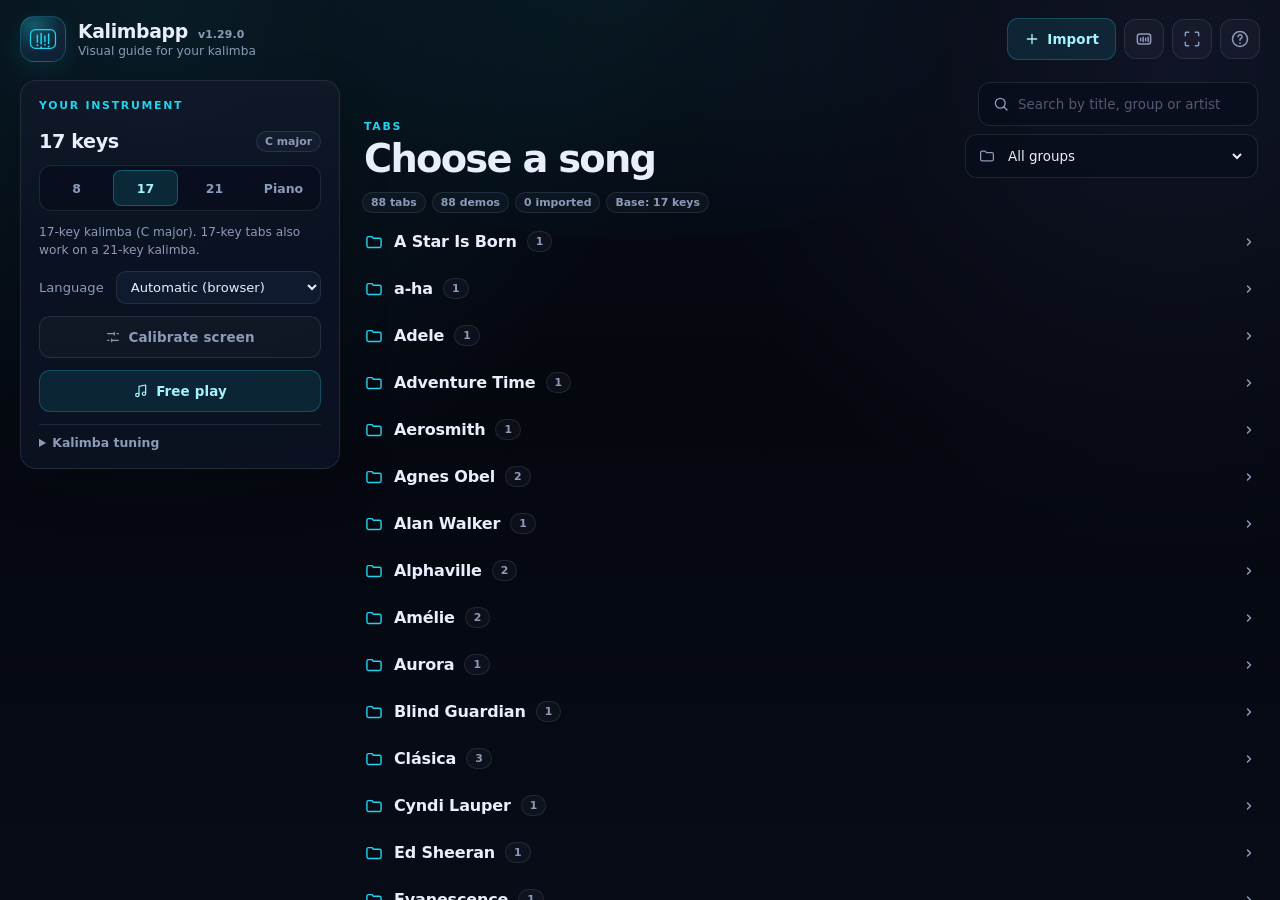
==== kalimbaka/index.html @ 0015d7d8 "1.29 rcuperacion sincronizacion" ====
<!doctype html>
<html lang="es" data-beasties-container>
  <head>
    <meta charset="utf-8">
    <title>Kalimbapp · Guía visual para kalimba</title>
    <base href="/kalimbaka/">
    <meta name="viewport" content="width=device-width, initial-scale=1, maximum-scale=1, user-scalable=no, viewport-fit=cover">
    <meta name="description" content="Guía visual tipo Guitar Hero para tocar la kalimba con tabs numéricos. Compatible con kalimbas de 8, 17 y 21 teclas.">
    <meta name="theme-color" content="#05070f">
    <meta name="mobile-web-app-capable" content="yes">
    <meta name="apple-mobile-web-app-capable" content="yes">
    <meta name="apple-mobile-web-app-status-bar-style" content="black-translucent">
    <meta name="apple-mobile-web-app-title" content="Kalimbapp">
    <link rel="icon" type="image/png" sizes="32x32" href="favicon-32x32.png">
    <link rel="apple-touch-icon" href="icons/icon-180x180.png">
    <link rel="manifest" href="manifest.webmanifest">
  <style>:root{--bg:#05070f;--bg-soft:#080d1a;--panel:#0c1424;--panel-2:#101a2e;--line:rgba(148, 163, 184, .16);--line-strong:rgba(148, 163, 184, .28);--text:#e8eefc;--muted:#8b9bb8;--cyan:#22d3ee;--blue:#60a5fa;--green:#4ade80;--amber:#fbbf24;--red:#f87171;--pink:#f472b6;--radius:16px;--font:"Inter", "Segoe UI", system-ui, -apple-system, BlinkMacSystemFont, sans-serif;color-scheme:dark}*,*:before,*:after{box-sizing:border-box;-webkit-user-select:none;user-select:none}html,body{width:100%;height:100%;margin:0;padding:0;overflow:hidden;background:var(--bg);color:var(--text);font-family:var(--font);-webkit-font-smoothing:antialiased;text-rendering:optimizeLegibility;-webkit-user-select:none;user-select:none;-webkit-touch-callout:none}body{overscroll-behavior:none}app-root{display:block;width:100%;height:100%}*{scrollbar-width:thin;scrollbar-color:rgba(148,163,184,.35) transparent}*::-webkit-scrollbar{width:8px;height:8px}*::-webkit-scrollbar-thumb{border-radius:99px;background:#94a3b84d}@media(prefers-reduced-motion:reduce){*,*:before,*:after{animation-duration:.001ms!important;animation-iteration-count:1!important;scroll-behavior:auto!important;transition-duration:.001ms!important}}</style><link rel="stylesheet" href="styles-ZGUC7LS3.css" media="print" data-beasties-media="all"><noscript><link rel="stylesheet" href="styles-ZGUC7LS3.css"></noscript></head>
  <body>
    <app-root></app-root>
    <noscript>Activa JavaScript para usar Kalimbapp. · Enable JavaScript to use Kalimbapp.</noscript>
  <script src="main-FJWTLAND.js" type="module"></script><script>document.querySelectorAll('link[data-beasties-media]').forEach(function(l){l.media=l.getAttribute('data-beasties-media');l.removeAttribute('data-beasties-media')})</script></body>
</html>
---- kalimbaka/styles-ZGUC7LS3.css ----
:root{--bg: #05070f;--bg-soft: #080d1a;--panel: #0c1424;--panel-2: #101a2e;--line: rgba(148, 163, 184, .16);--line-strong: rgba(148, 163, 184, .28);--text: #e8eefc;--muted: #8b9bb8;--cyan: #22d3ee;--blue: #60a5fa;--green: #4ade80;--amber: #fbbf24;--red: #f87171;--pink: #f472b6;--radius: 16px;--font: "Inter", "Segoe UI", system-ui, -apple-system, BlinkMacSystemFont, sans-serif;color-scheme:dark}*,*:before,*:after{box-sizing:border-box;-webkit-user-select:none;user-select:none}html,body{width:100%;height:100%;margin:0;padding:0;overflow:hidden;background:var(--bg);color:var(--text);font-family:var(--font);-webkit-font-smoothing:antialiased;text-rendering:optimizeLegibility;-webkit-user-select:none;user-select:none;-webkit-touch-callout:none}body{overscroll-behavior:none}input,textarea,[contenteditable=true]{-webkit-user-select:text;user-select:text;-webkit-touch-callout:default}button,a,label{-webkit-touch-callout:none}app-root{display:block;width:100%;height:100%}button,input,textarea,select{font:inherit;color:inherit}button{cursor:pointer}h1,h2,h3,p{margin-top:0}a{color:inherit}::selection{background:#22d3ee47}*{scrollbar-width:thin;scrollbar-color:rgba(148,163,184,.35) transparent}*::-webkit-scrollbar{width:8px;height:8px}*::-webkit-scrollbar-thumb{border-radius:99px;background:#94a3b84d}.eyebrow{margin:0 0 6px;color:var(--cyan);font-size:.68rem;font-weight:750;letter-spacing:.16em;text-transform:uppercase}.btn{display:inline-flex;align-items:center;justify-content:center;gap:7px;min-height:42px;padding:0 16px;border:1px solid transparent;border-radius:11px;font-size:.84rem;font-weight:700;letter-spacing:.01em;white-space:nowrap;transition:background .14s ease,border-color .14s ease,transform .12s ease,opacity .14s ease}.btn svg{width:16px;height:16px}.btn:hover:not(:disabled){transform:translateY(-1px)}.btn:active:not(:disabled){transform:translateY(1px)}.btn:disabled{cursor:not-allowed;opacity:.45}.btn--primary{background:linear-gradient(180deg,#ffd166,#f59e0b);color:#231500;box-shadow:0 10px 26px #f59e0b3d}.btn--primary:hover:not(:disabled){background:linear-gradient(180deg,#ffe08a,#fbbf24)}.btn--soft{border-color:#22d3ee3d;background:#22d3ee1a;color:#a5f3fc}.btn--soft:hover:not(:disabled){border-color:#22d3ee80;background:#22d3ee29}.btn--ghost{border-color:var(--line);background:#94a3b80a;color:var(--muted)}.btn--ghost:hover:not(:disabled){border-color:var(--line-strong);background:#94a3b817;color:var(--text)}.btn--danger{border-color:#f8717133;background:#f8717114;color:#fca5a5}.btn--danger:hover:not(:disabled){border-color:#f8717166;background:#f8717124}.icon-btn{display:grid;flex:0 0 40px;width:40px;height:40px;padding:0;place-items:center;border:1px solid var(--line);border-radius:12px;background:#94a3b80d;color:var(--muted);transition:color .13s ease,border-color .13s ease,background .13s ease}.icon-btn svg{width:20px;height:20px}.icon-btn:hover{border-color:var(--line-strong);background:#94a3b81a;color:var(--text)}.icon-btn:disabled{cursor:not-allowed;opacity:.35}.icon-btn:disabled:hover{border-color:var(--line);background:#94a3b80d;color:var(--muted)}.toggle-row:disabled{cursor:not-allowed;opacity:.45}.tag{display:inline-flex;align-items:center;gap:4px;padding:3px 8px;border:1px solid var(--line);border-radius:999px;background:#94a3b80d;color:var(--muted);font-size:.68rem;font-weight:650;white-space:nowrap}.field{display:flex;flex-direction:column;gap:6px;min-width:0}.field__label{color:var(--muted);font-size:.7rem;font-weight:700;letter-spacing:.08em;text-transform:uppercase}.field__input{width:100%;min-height:42px;padding:9px 12px;border:1px solid var(--line);border-radius:10px;outline:none;background:#080d1aa8;color:var(--text);font-size:.88rem;transition:border-color .14s ease,box-shadow .14s ease}.field__input::placeholder{color:#8b9bb88c}.field__input:focus{border-color:#22d3ee8c;box-shadow:0 0 0 3px #22d3ee1a}.segmented{display:flex;gap:4px;padding:4px;border:1px solid var(--line);border-radius:12px;background:#080d1a99}.segmented__item{flex:1;min-height:36px;padding:0 8px;border:1px solid transparent;border-radius:8px;background:transparent;color:var(--muted);font-size:.78rem;font-weight:700;transition:background .14s ease,color .14s ease,border-color .14s ease}.segmented__item:hover{color:var(--text)}.segmented__item--active{border-color:#22d3ee4d;background:#22d3ee21;color:#a5f3fc}@media(prefers-reduced-motion:reduce){*,*:before,*:after{animation-duration:.001ms!important;animation-iteration-count:1!important;scroll-behavior:auto!important;transition-duration:.001ms!important}}
---- kalimbaka/styles-ZGUC7LS3.css ----
:root{--bg: #05070f;--bg-soft: #080d1a;--panel: #0c1424;--panel-2: #101a2e;--line: rgba(148, 163, 184, .16);--line-strong: rgba(148, 163, 184, .28);--text: #e8eefc;--muted: #8b9bb8;--cyan: #22d3ee;--blue: #60a5fa;--green: #4ade80;--amber: #fbbf24;--red: #f87171;--pink: #f472b6;--radius: 16px;--font: "Inter", "Segoe UI", system-ui, -apple-system, BlinkMacSystemFont, sans-serif;color-scheme:dark}*,*:before,*:after{box-sizing:border-box;-webkit-user-select:none;user-select:none}html,body{width:100%;height:100%;margin:0;padding:0;overflow:hidden;background:var(--bg);color:var(--text);font-family:var(--font);-webkit-font-smoothing:antialiased;text-rendering:optimizeLegibility;-webkit-user-select:none;user-select:none;-webkit-touch-callout:none}body{overscroll-behavior:none}input,textarea,[contenteditable=true]{-webkit-user-select:text;user-select:text;-webkit-touch-callout:default}button,a,label{-webkit-touch-callout:none}app-root{display:block;width:100%;height:100%}button,input,textarea,select{font:inherit;color:inherit}button{cursor:pointer}h1,h2,h3,p{margin-top:0}a{color:inherit}::selection{background:#22d3ee47}*{scrollbar-width:thin;scrollbar-color:rgba(148,163,184,.35) transparent}*::-webkit-scrollbar{width:8px;height:8px}*::-webkit-scrollbar-thumb{border-radius:99px;background:#94a3b84d}.eyebrow{margin:0 0 6px;color:var(--cyan);font-size:.68rem;font-weight:750;letter-spacing:.16em;text-transform:uppercase}.btn{display:inline-flex;align-items:center;justify-content:center;gap:7px;min-height:42px;padding:0 16px;border:1px solid transparent;border-radius:11px;font-size:.84rem;font-weight:700;letter-spacing:.01em;white-space:nowrap;transition:background .14s ease,border-color .14s ease,transform .12s ease,opacity .14s ease}.btn svg{width:16px;height:16px}.btn:hover:not(:disabled){transform:translateY(-1px)}.btn:active:not(:disabled){transform:translateY(1px)}.btn:disabled{cursor:not-allowed;opacity:.45}.btn--primary{background:linear-gradient(180deg,#ffd166,#f59e0b);color:#231500;box-shadow:0 10px 26px #f59e0b3d}.btn--primary:hover:not(:disabled){background:linear-gradient(180deg,#ffe08a,#fbbf24)}.btn--soft{border-color:#22d3ee3d;background:#22d3ee1a;color:#a5f3fc}.btn--soft:hover:not(:disabled){border-color:#22d3ee80;background:#22d3ee29}.btn--ghost{border-color:var(--line);background:#94a3b80a;color:var(--muted)}.btn--ghost:hover:not(:disabled){border-color:var(--line-strong);background:#94a3b817;color:var(--text)}.btn--danger{border-color:#f8717133;background:#f8717114;color:#fca5a5}.btn--danger:hover:not(:disabled){border-color:#f8717166;background:#f8717124}.icon-btn{display:grid;flex:0 0 40px;width:40px;height:40px;padding:0;place-items:center;border:1px solid var(--line);border-radius:12px;background:#94a3b80d;color:var(--muted);transition:color .13s ease,border-color .13s ease,background .13s ease}.icon-btn svg{width:20px;height:20px}.icon-btn:hover{border-color:var(--line-strong);background:#94a3b81a;color:var(--text)}.icon-btn:disabled{cursor:not-allowed;opacity:.35}.icon-btn:disabled:hover{border-color:var(--line);background:#94a3b80d;color:var(--muted)}.toggle-row:disabled{cursor:not-allowed;opacity:.45}.tag{display:inline-flex;align-items:center;gap:4px;padding:3px 8px;border:1px solid var(--line);border-radius:999px;background:#94a3b80d;color:var(--muted);font-size:.68rem;font-weight:650;white-space:nowrap}.field{display:flex;flex-direction:column;gap:6px;min-width:0}.field__label{color:var(--muted);font-size:.7rem;font-weight:700;letter-spacing:.08em;text-transform:uppercase}.field__input{width:100%;min-height:42px;padding:9px 12px;border:1px solid var(--line);border-radius:10px;outline:none;background:#080d1aa8;color:var(--text);font-size:.88rem;transition:border-color .14s ease,box-shadow .14s ease}.field__input::placeholder{color:#8b9bb88c}.field__input:focus{border-color:#22d3ee8c;box-shadow:0 0 0 3px #22d3ee1a}.segmented{display:flex;gap:4px;padding:4px;border:1px solid var(--line);border-radius:12px;background:#080d1a99}.segmented__item{flex:1;min-height:36px;padding:0 8px;border:1px solid transparent;border-radius:8px;background:transparent;color:var(--muted);font-size:.78rem;font-weight:700;transition:background .14s ease,color .14s ease,border-color .14s ease}.segmented__item:hover{color:var(--text)}.segmented__item--active{border-color:#22d3ee4d;background:#22d3ee21;color:#a5f3fc}@media(prefers-reduced-motion:reduce){*,*:before,*:after{animation-duration:.001ms!important;animation-iteration-count:1!important;scroll-behavior:auto!important;transition-duration:.001ms!important}}
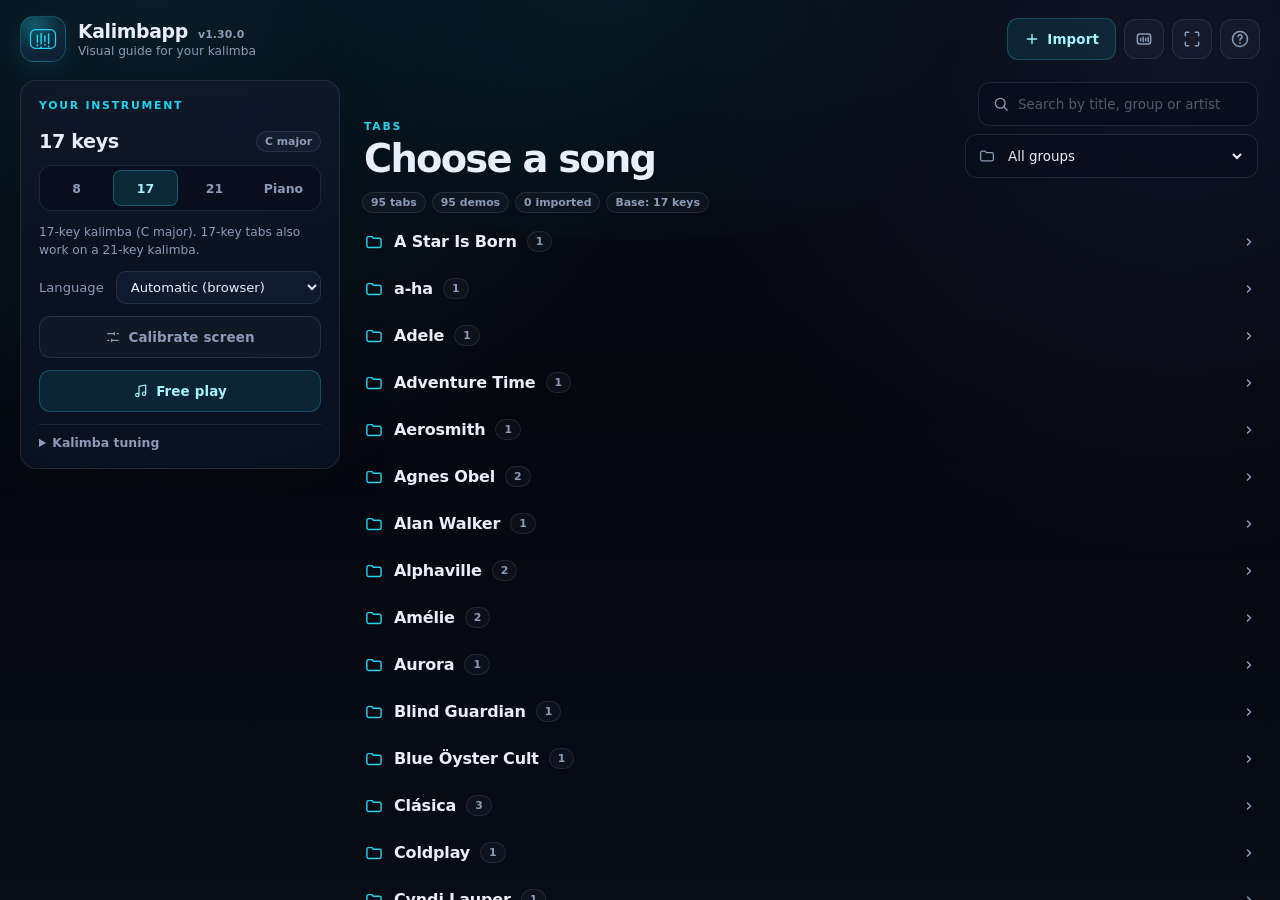
==== commit aa5aa945: "1.30 canciones y sync" ====
--- a/kalimbaka/index.html
+++ b/kalimbaka/index.html
@@ -18,5 +18,5 @@
   <body>
     <app-root></app-root>
     <noscript>Activa JavaScript para usar Kalimbapp. · Enable JavaScript to use Kalimbapp.</noscript>
-  <script src="main-FJWTLAND.js" type="module"></script><script>document.querySelectorAll('link[data-beasties-media]').forEach(function(l){l.media=l.getAttribute('data-beasties-media');l.removeAttribute('data-beasties-media')})</script></body>
+  <script src="main-CEX7PKHO.js" type="module"></script><script>document.querySelectorAll('link[data-beasties-media]').forEach(function(l){l.media=l.getAttribute('data-beasties-media');l.removeAttribute('data-beasties-media')})</script></body>
 </html>
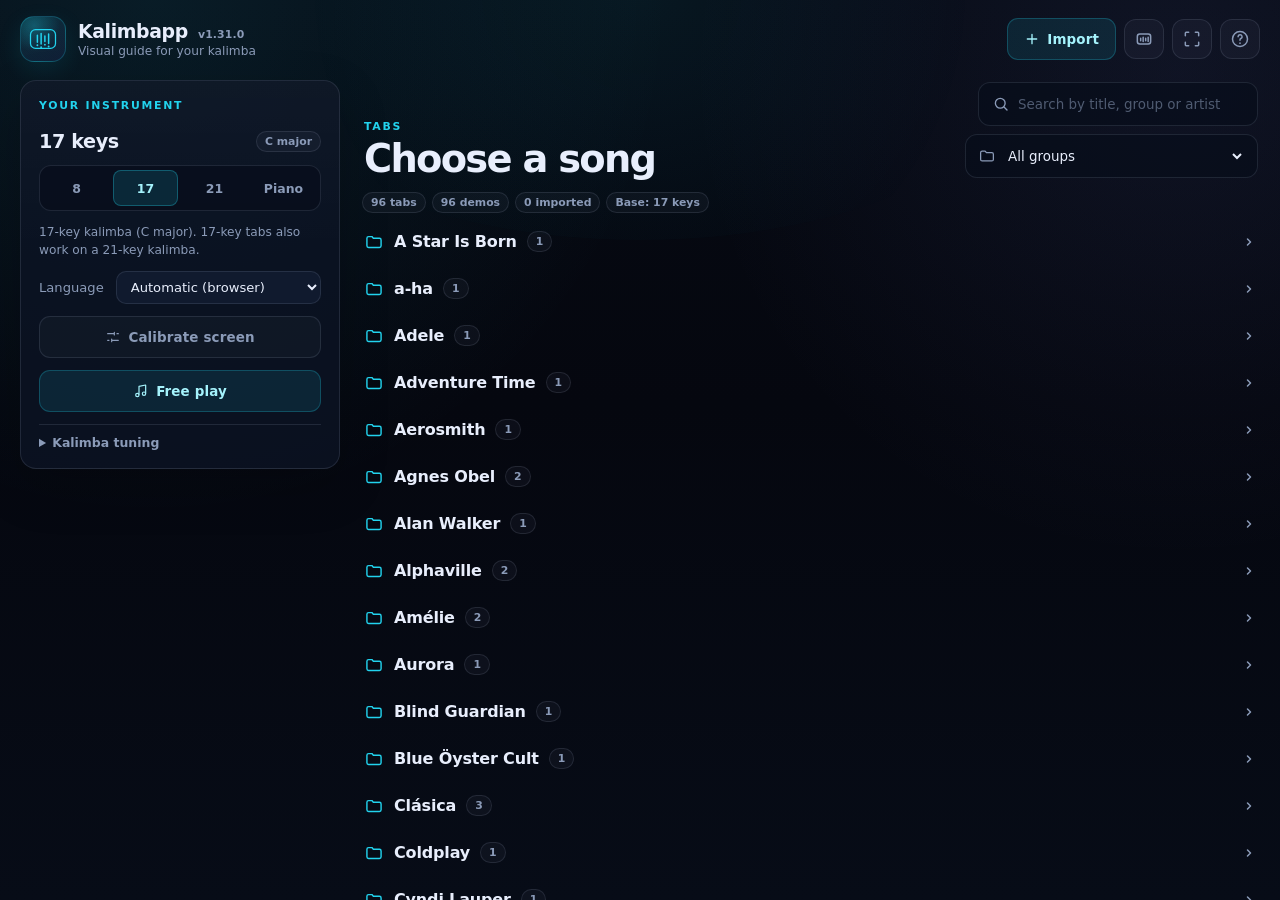
==== commit 25141a9a: "1.31 mas coancines" ====
--- a/kalimbaka/index.html
+++ b/kalimbaka/index.html
@@ -18,5 +18,5 @@
   <body>
     <app-root></app-root>
     <noscript>Activa JavaScript para usar Kalimbapp. · Enable JavaScript to use Kalimbapp.</noscript>
-  <script src="main-CEX7PKHO.js" type="module"></script><script>document.querySelectorAll('link[data-beasties-media]').forEach(function(l){l.media=l.getAttribute('data-beasties-media');l.removeAttribute('data-beasties-media')})</script></body>
+  <script src="main-2GLC7E7Y.js" type="module"></script><script>document.querySelectorAll('link[data-beasties-media]').forEach(function(l){l.media=l.getAttribute('data-beasties-media');l.removeAttribute('data-beasties-media')})</script></body>
 </html>
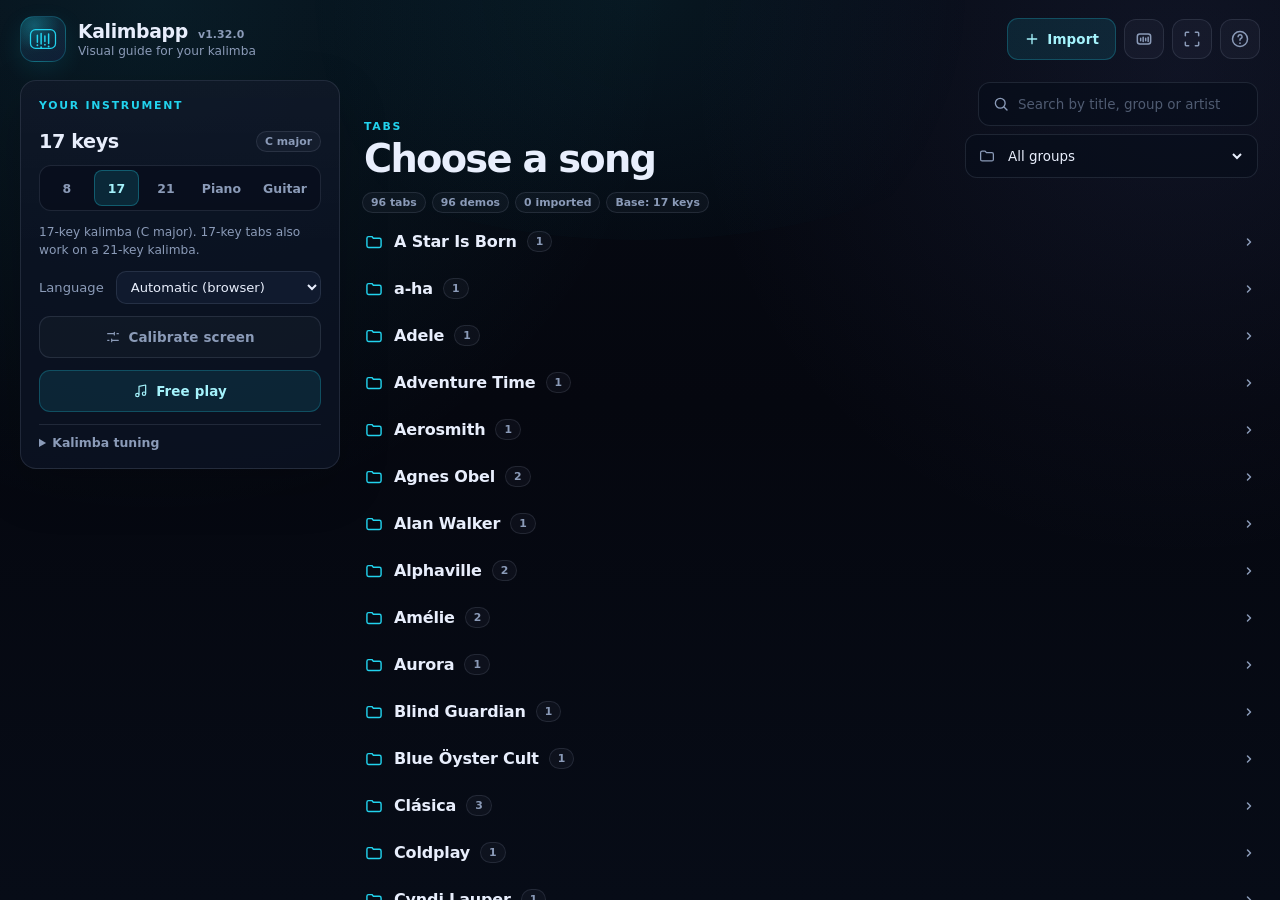
==== commit 2d23473e: "soporte guitarra" ====
--- a/kalimbaka/index.html
+++ b/kalimbaka/index.html
@@ -18,5 +18,5 @@
   <body>
     <app-root></app-root>
     <noscript>Activa JavaScript para usar Kalimbapp. · Enable JavaScript to use Kalimbapp.</noscript>
-  <script src="main-2GLC7E7Y.js" type="module"></script><script>document.querySelectorAll('link[data-beasties-media]').forEach(function(l){l.media=l.getAttribute('data-beasties-media');l.removeAttribute('data-beasties-media')})</script></body>
+  <script src="main-BH7LQEA7.js" type="module"></script><script>document.querySelectorAll('link[data-beasties-media]').forEach(function(l){l.media=l.getAttribute('data-beasties-media');l.removeAttribute('data-beasties-media')})</script></body>
 </html>
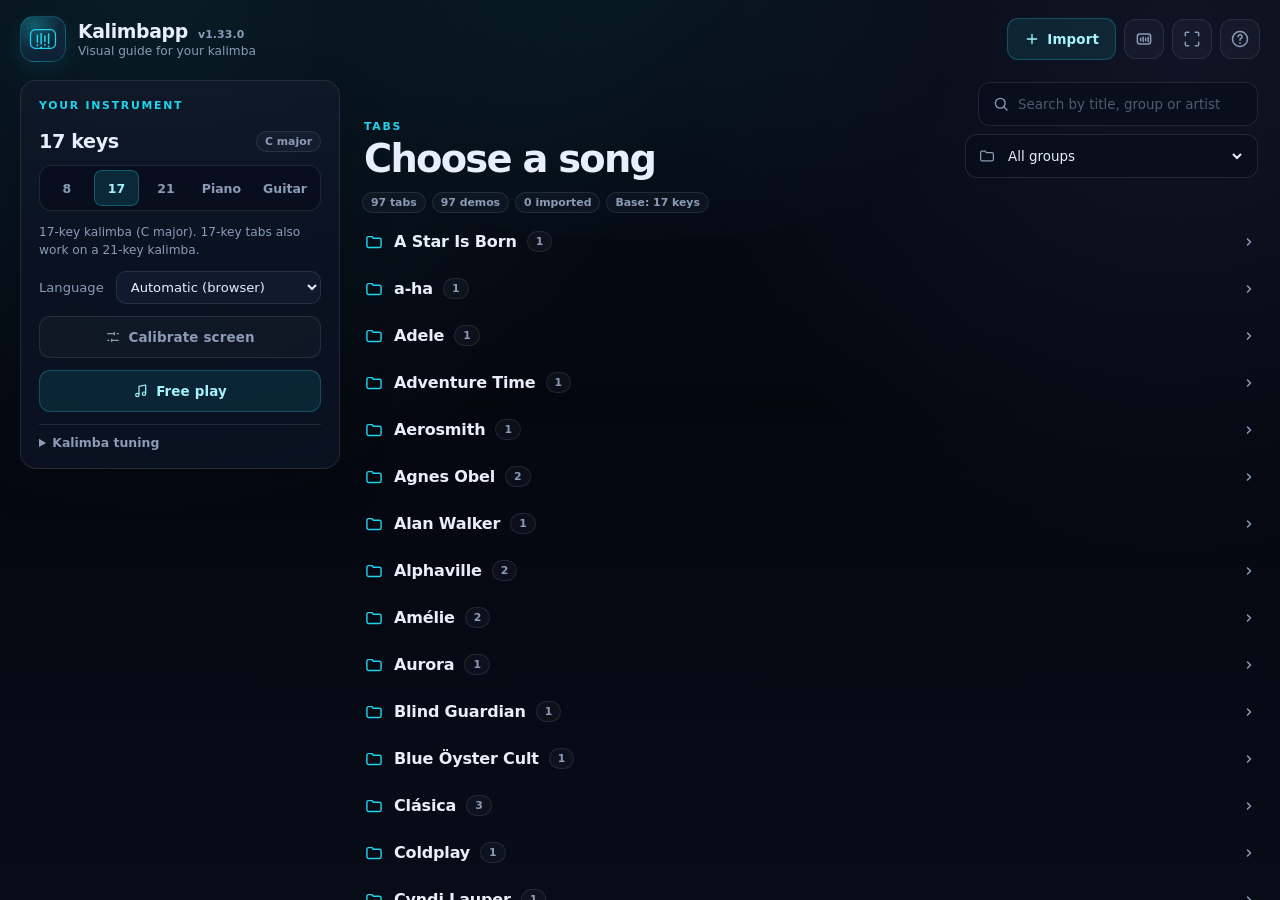
==== commit beb207c4: "pain" ====
--- a/kalimbaka/index.html
+++ b/kalimbaka/index.html
@@ -18,5 +18,5 @@
   <body>
     <app-root></app-root>
     <noscript>Activa JavaScript para usar Kalimbapp. · Enable JavaScript to use Kalimbapp.</noscript>
-  <script src="main-BH7LQEA7.js" type="module"></script><script>document.querySelectorAll('link[data-beasties-media]').forEach(function(l){l.media=l.getAttribute('data-beasties-media');l.removeAttribute('data-beasties-media')})</script></body>
+  <script src="main-JVAKIMI7.js" type="module"></script><script>document.querySelectorAll('link[data-beasties-media]').forEach(function(l){l.media=l.getAttribute('data-beasties-media');l.removeAttribute('data-beasties-media')})</script></body>
 </html>
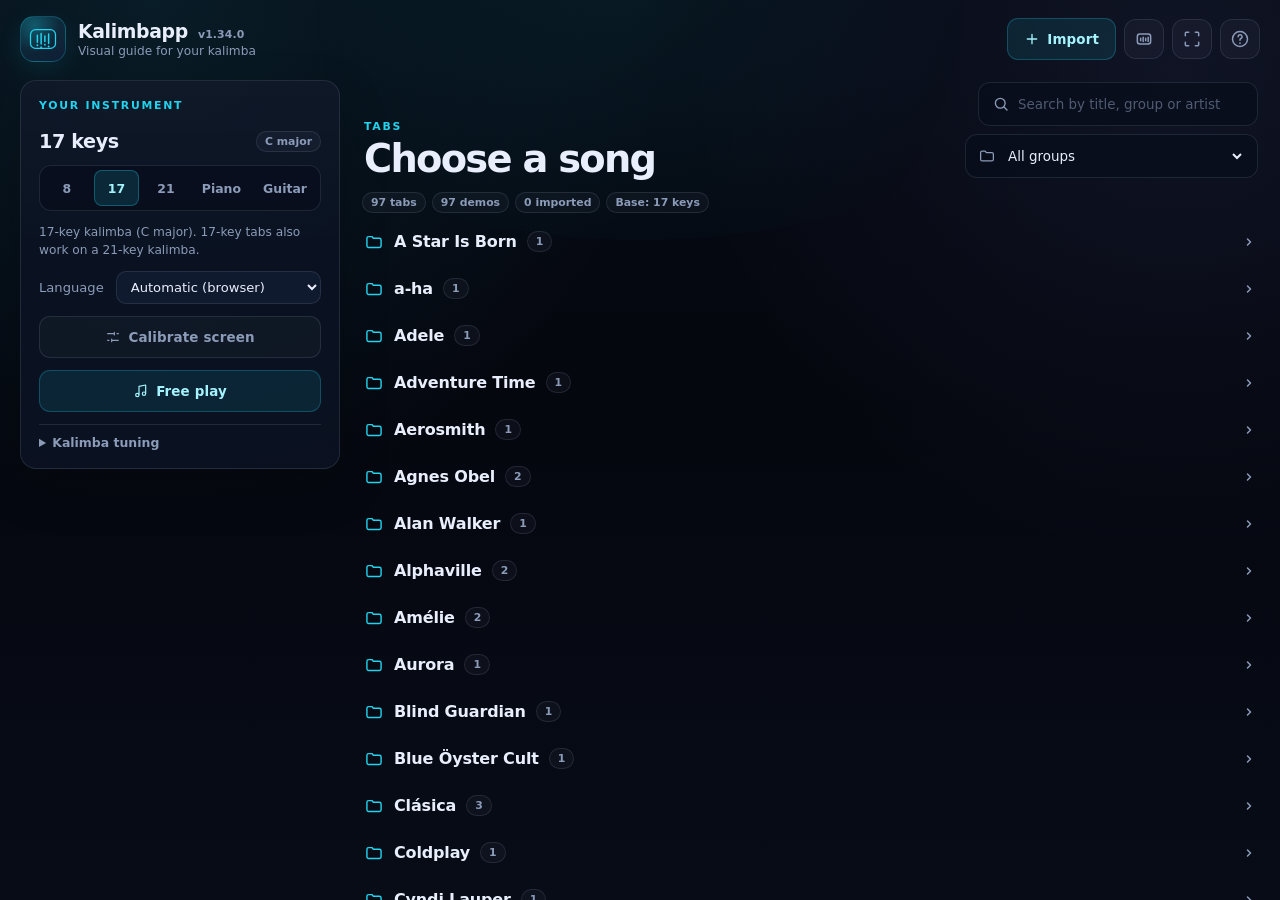
==== commit 2c9062cb: "optimizacion" ====
--- a/kalimbaka/index.html
+++ b/kalimbaka/index.html
@@ -18,5 +18,5 @@
   <body>
     <app-root></app-root>
     <noscript>Activa JavaScript para usar Kalimbapp. · Enable JavaScript to use Kalimbapp.</noscript>
-  <script src="main-JVAKIMI7.js" type="module"></script><script>document.querySelectorAll('link[data-beasties-media]').forEach(function(l){l.media=l.getAttribute('data-beasties-media');l.removeAttribute('data-beasties-media')})</script></body>
+  <script src="main-IOJ5DLYQ.js" type="module"></script><script>document.querySelectorAll('link[data-beasties-media]').forEach(function(l){l.media=l.getAttribute('data-beasties-media');l.removeAttribute('data-beasties-media')})</script></body>
 </html>
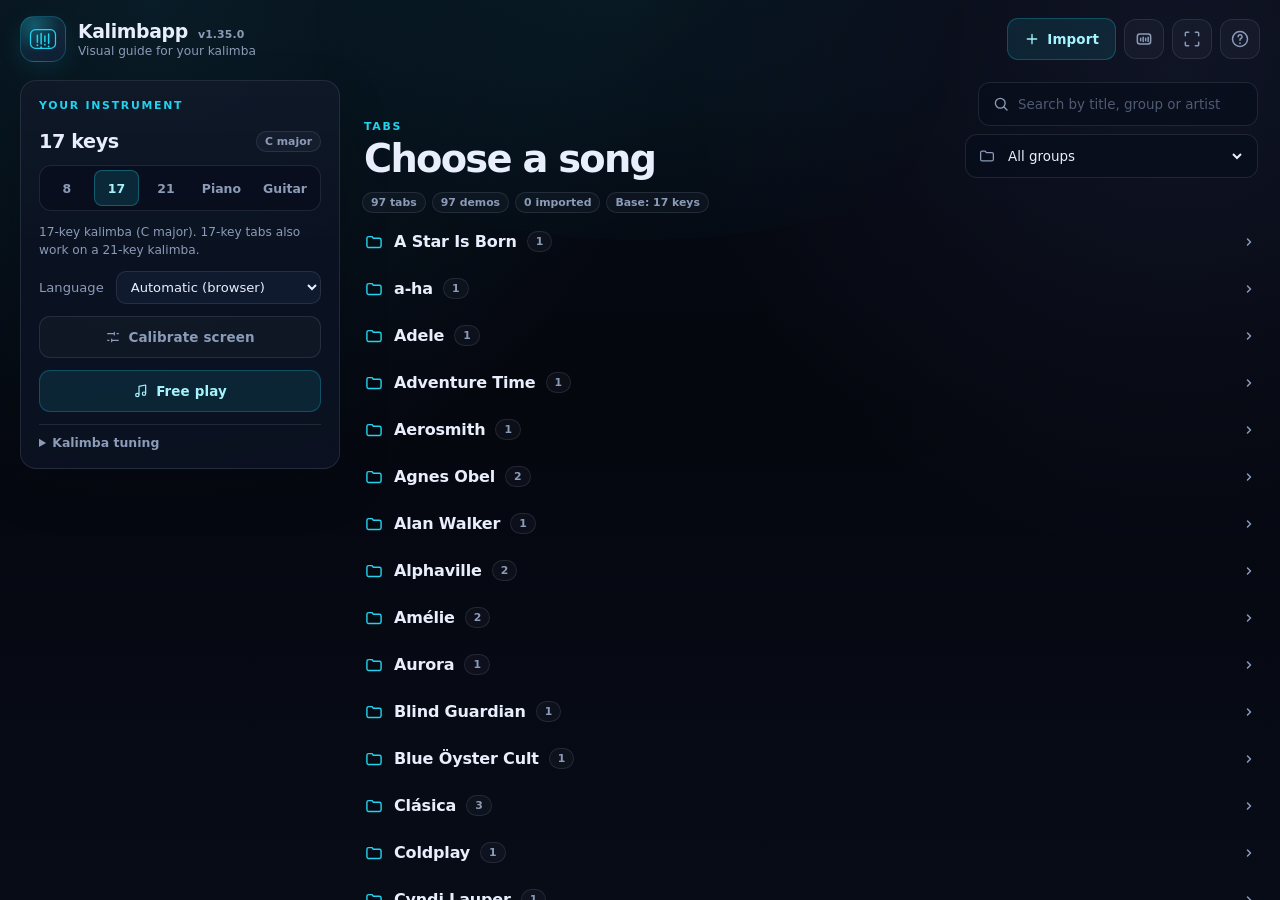
==== commit 5a0d846b: "bugfix" ====
--- a/kalimbaka/index.html
+++ b/kalimbaka/index.html
@@ -18,5 +18,5 @@
   <body>
     <app-root></app-root>
     <noscript>Activa JavaScript para usar Kalimbapp. · Enable JavaScript to use Kalimbapp.</noscript>
-  <script src="main-IOJ5DLYQ.js" type="module"></script><script>document.querySelectorAll('link[data-beasties-media]').forEach(function(l){l.media=l.getAttribute('data-beasties-media');l.removeAttribute('data-beasties-media')})</script></body>
+  <script src="main-TYQY42EV.js" type="module"></script><script>document.querySelectorAll('link[data-beasties-media]').forEach(function(l){l.media=l.getAttribute('data-beasties-media');l.removeAttribute('data-beasties-media')})</script></body>
 </html>
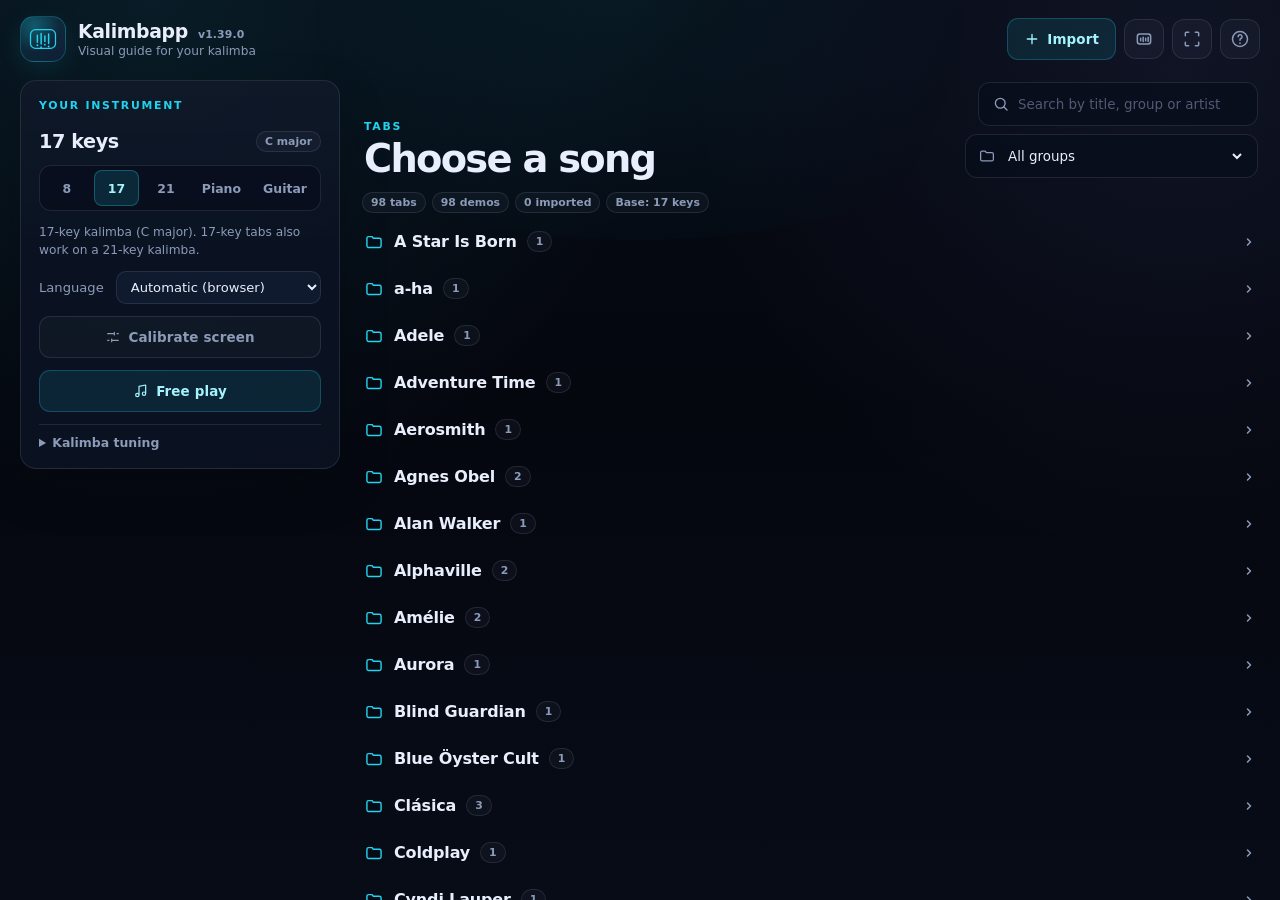
==== commit 674af30b: "mejoras kalimba" ====
--- a/kalimbaka/index.html
+++ b/kalimbaka/index.html
@@ -18,5 +18,5 @@
   <body>
     <app-root></app-root>
     <noscript>Activa JavaScript para usar Kalimbapp. · Enable JavaScript to use Kalimbapp.</noscript>
-  <script src="main-TYQY42EV.js" type="module"></script><script>document.querySelectorAll('link[data-beasties-media]').forEach(function(l){l.media=l.getAttribute('data-beasties-media');l.removeAttribute('data-beasties-media')})</script></body>
+  <script src="main-2TGLZ2JY.js" type="module"></script><script>document.querySelectorAll('link[data-beasties-media]').forEach(function(l){l.media=l.getAttribute('data-beasties-media');l.removeAttribute('data-beasties-media')})</script></body>
 </html>
